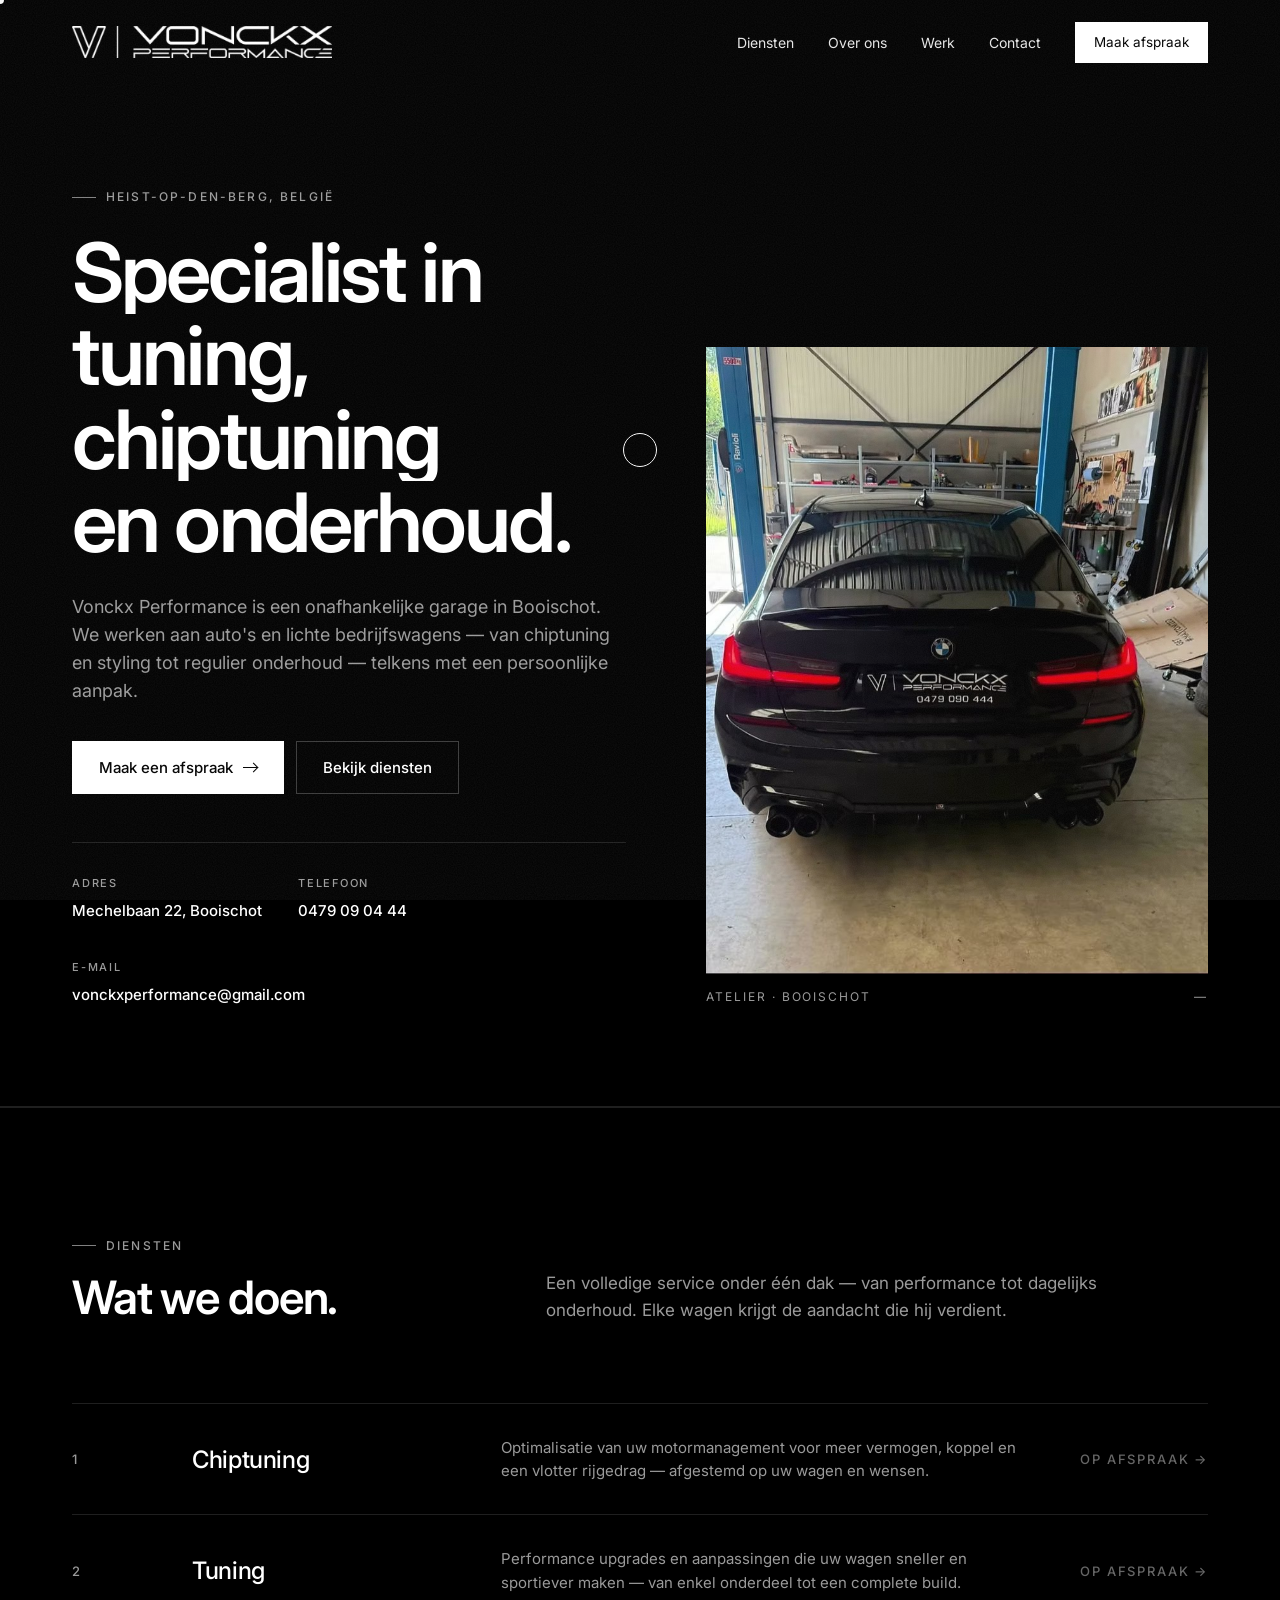
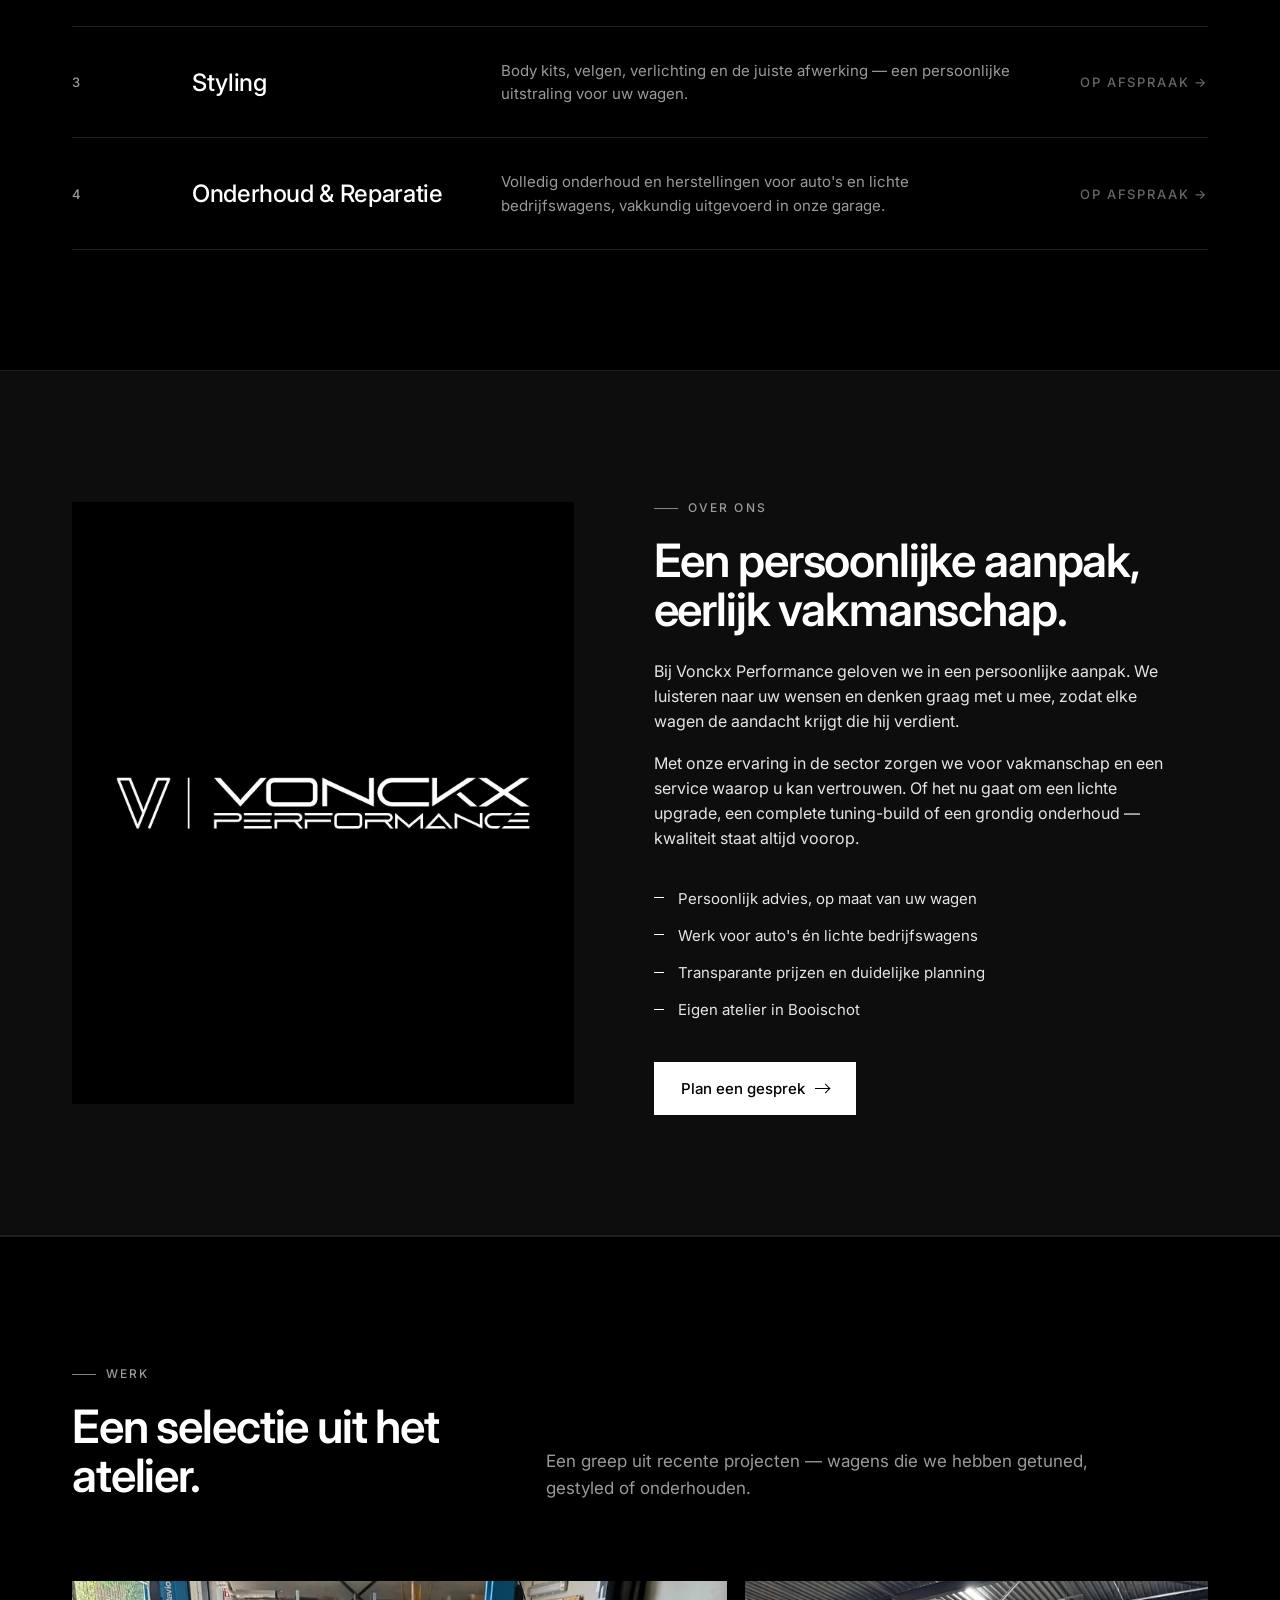
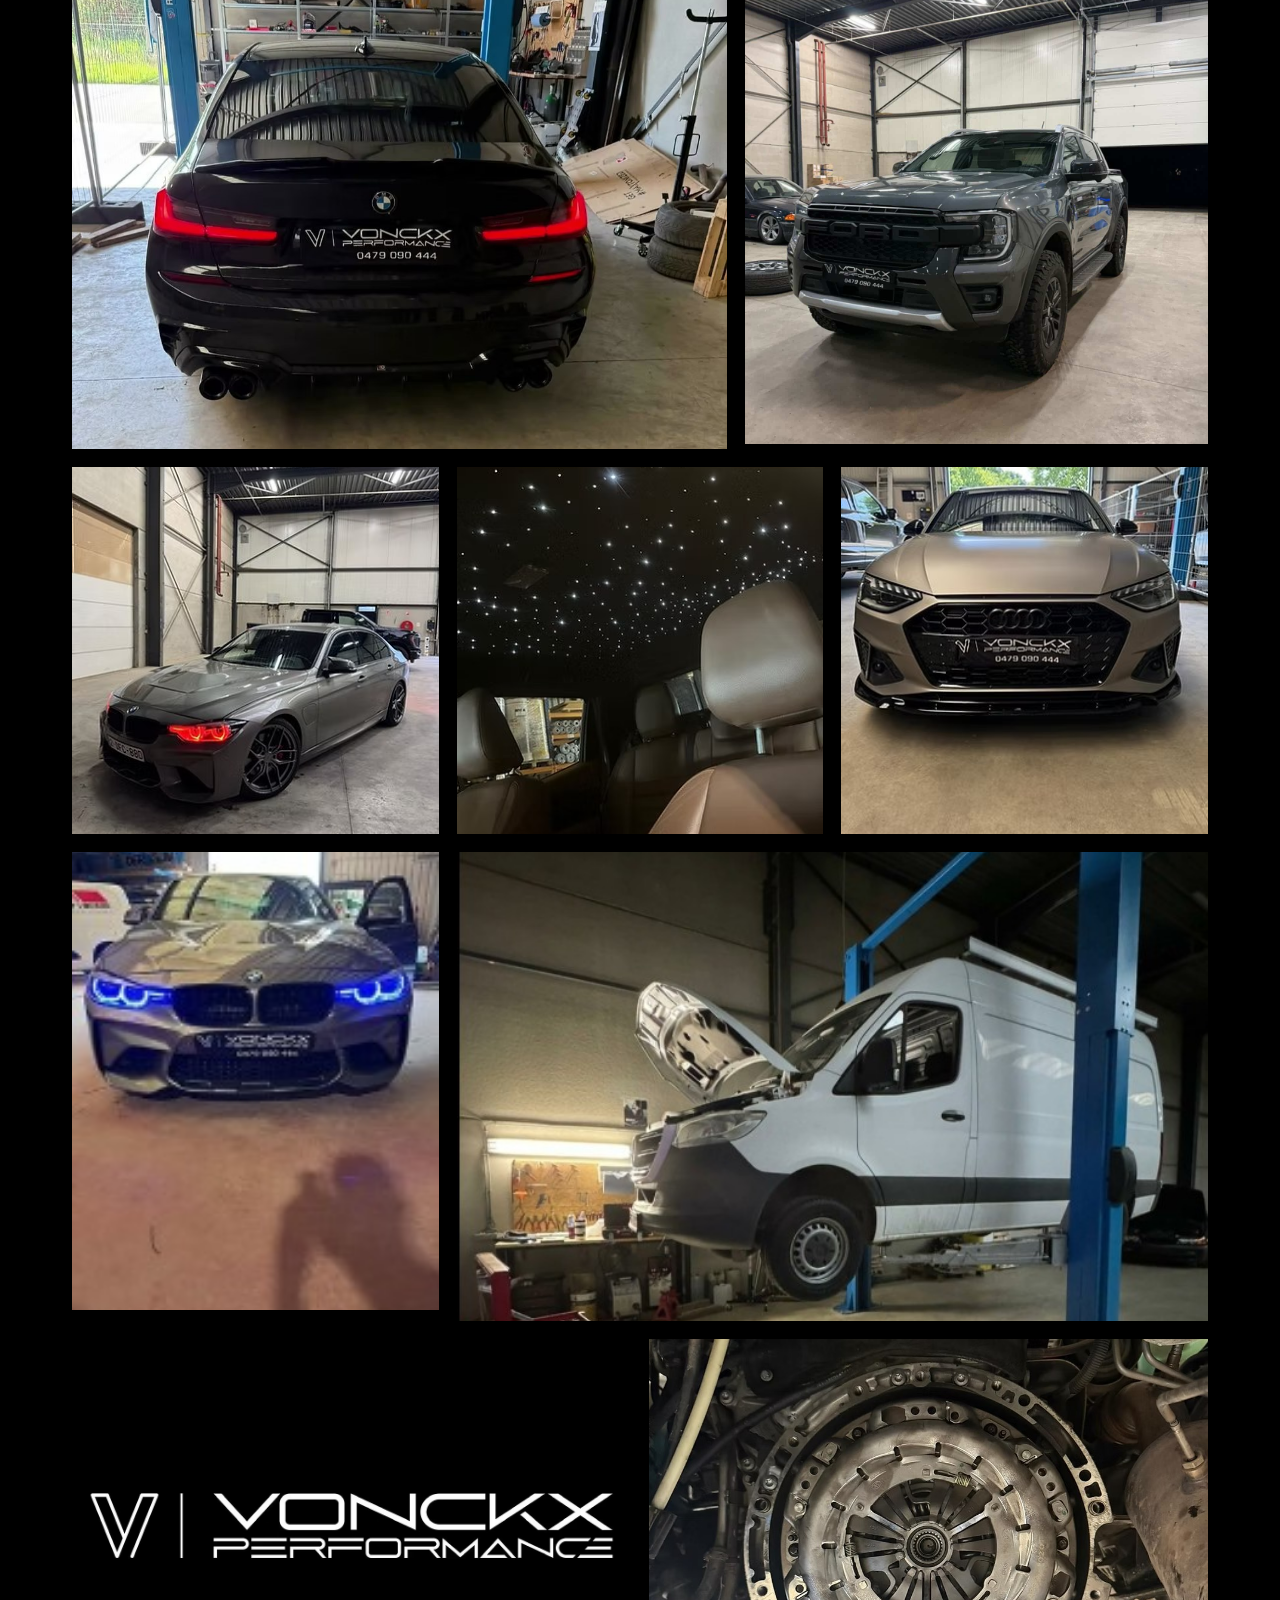
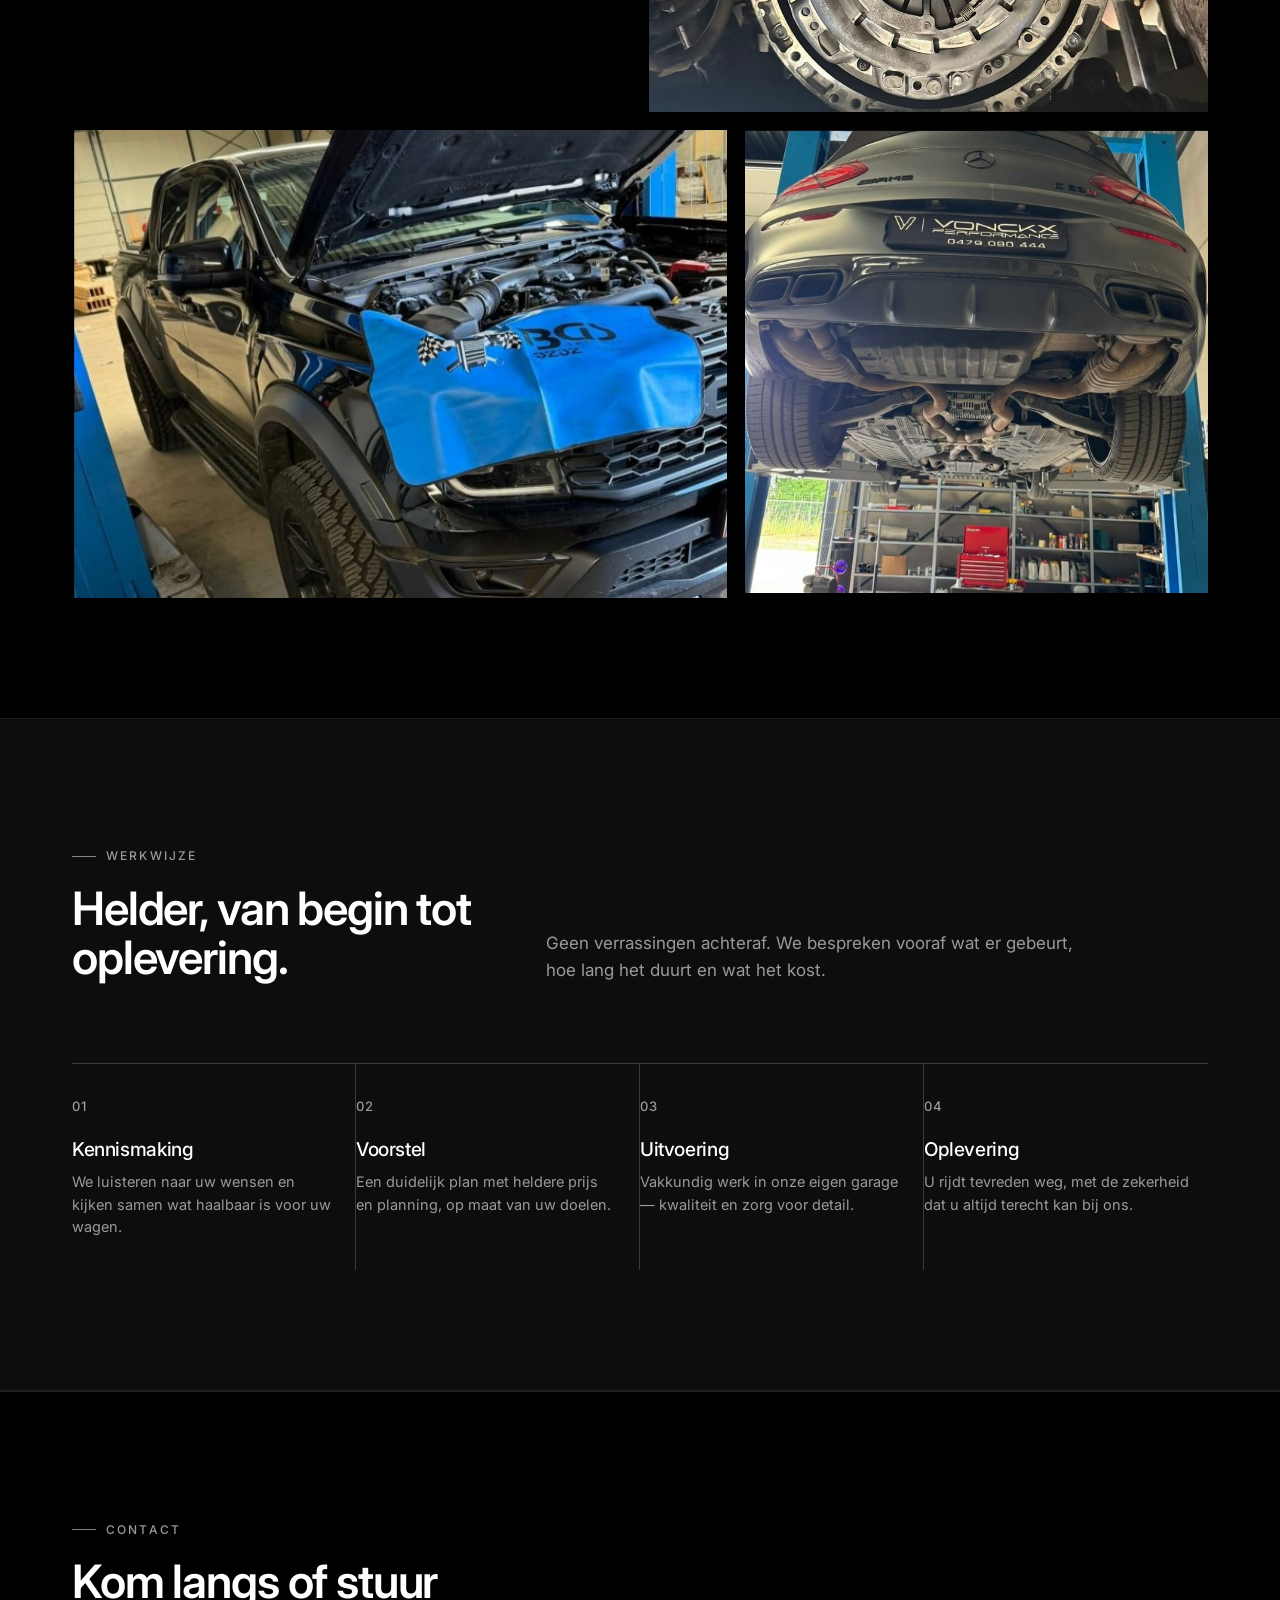
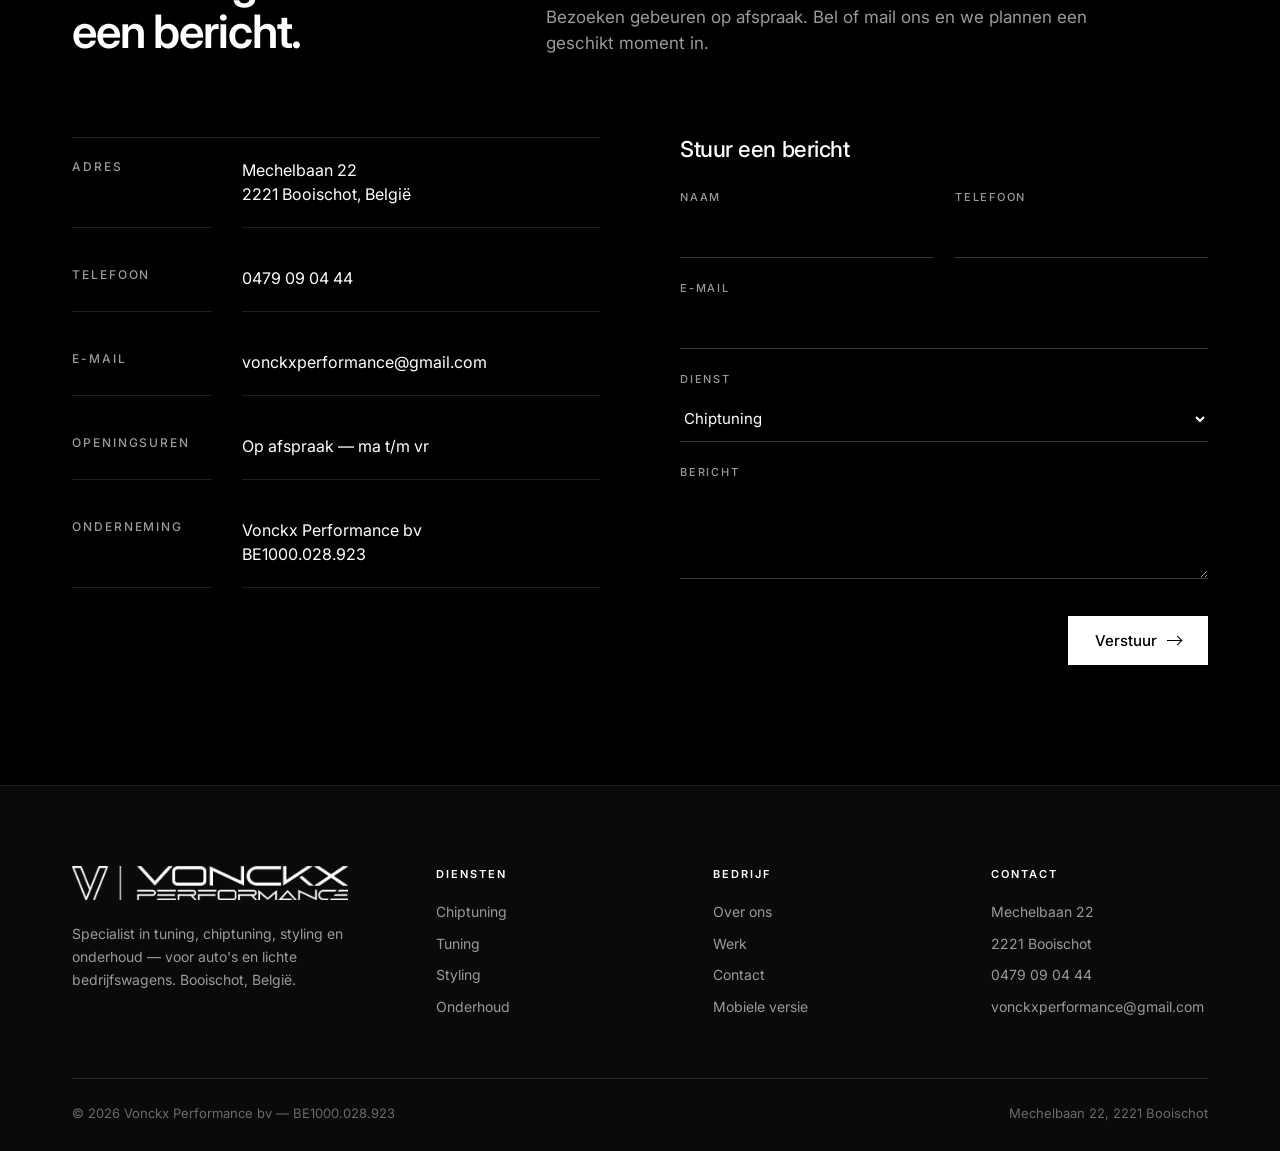
==== book-online/index.html @ ff09380f "Add favicon cache-bust, 404 redirect, and book-online redirect Co-Authored-By: Claude Sonnet 4.6 <no" ====
<!DOCTYPE html>
<html lang="nl">
<head>
<meta charset="UTF-8" />
<meta http-equiv="refresh" content="0; url=/#contact" />
<link rel="canonical" href="https://vonckxperformance.com/#contact" />
<title>Afspraak maken — Vonckx Performance</title>
</head>
<body>
<script>window.location.replace('/#contact');</script>
</body>
</html>
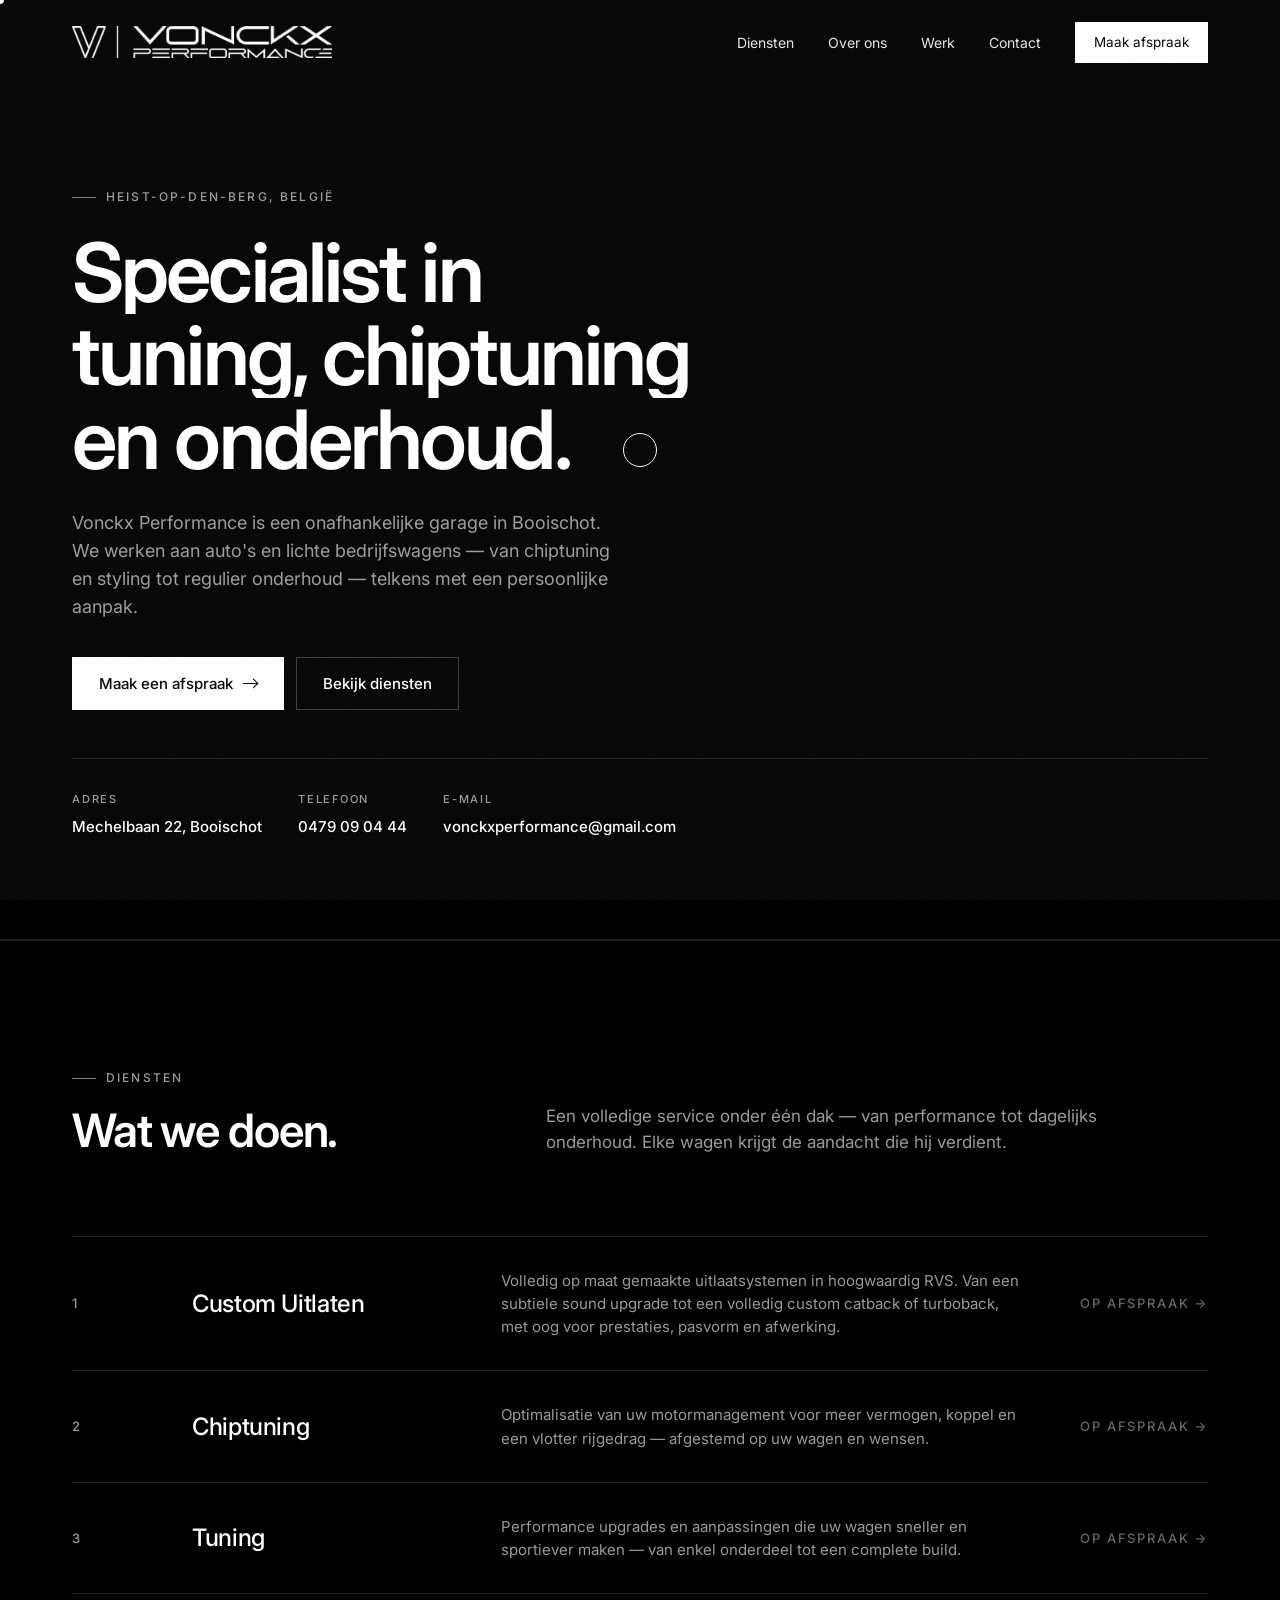
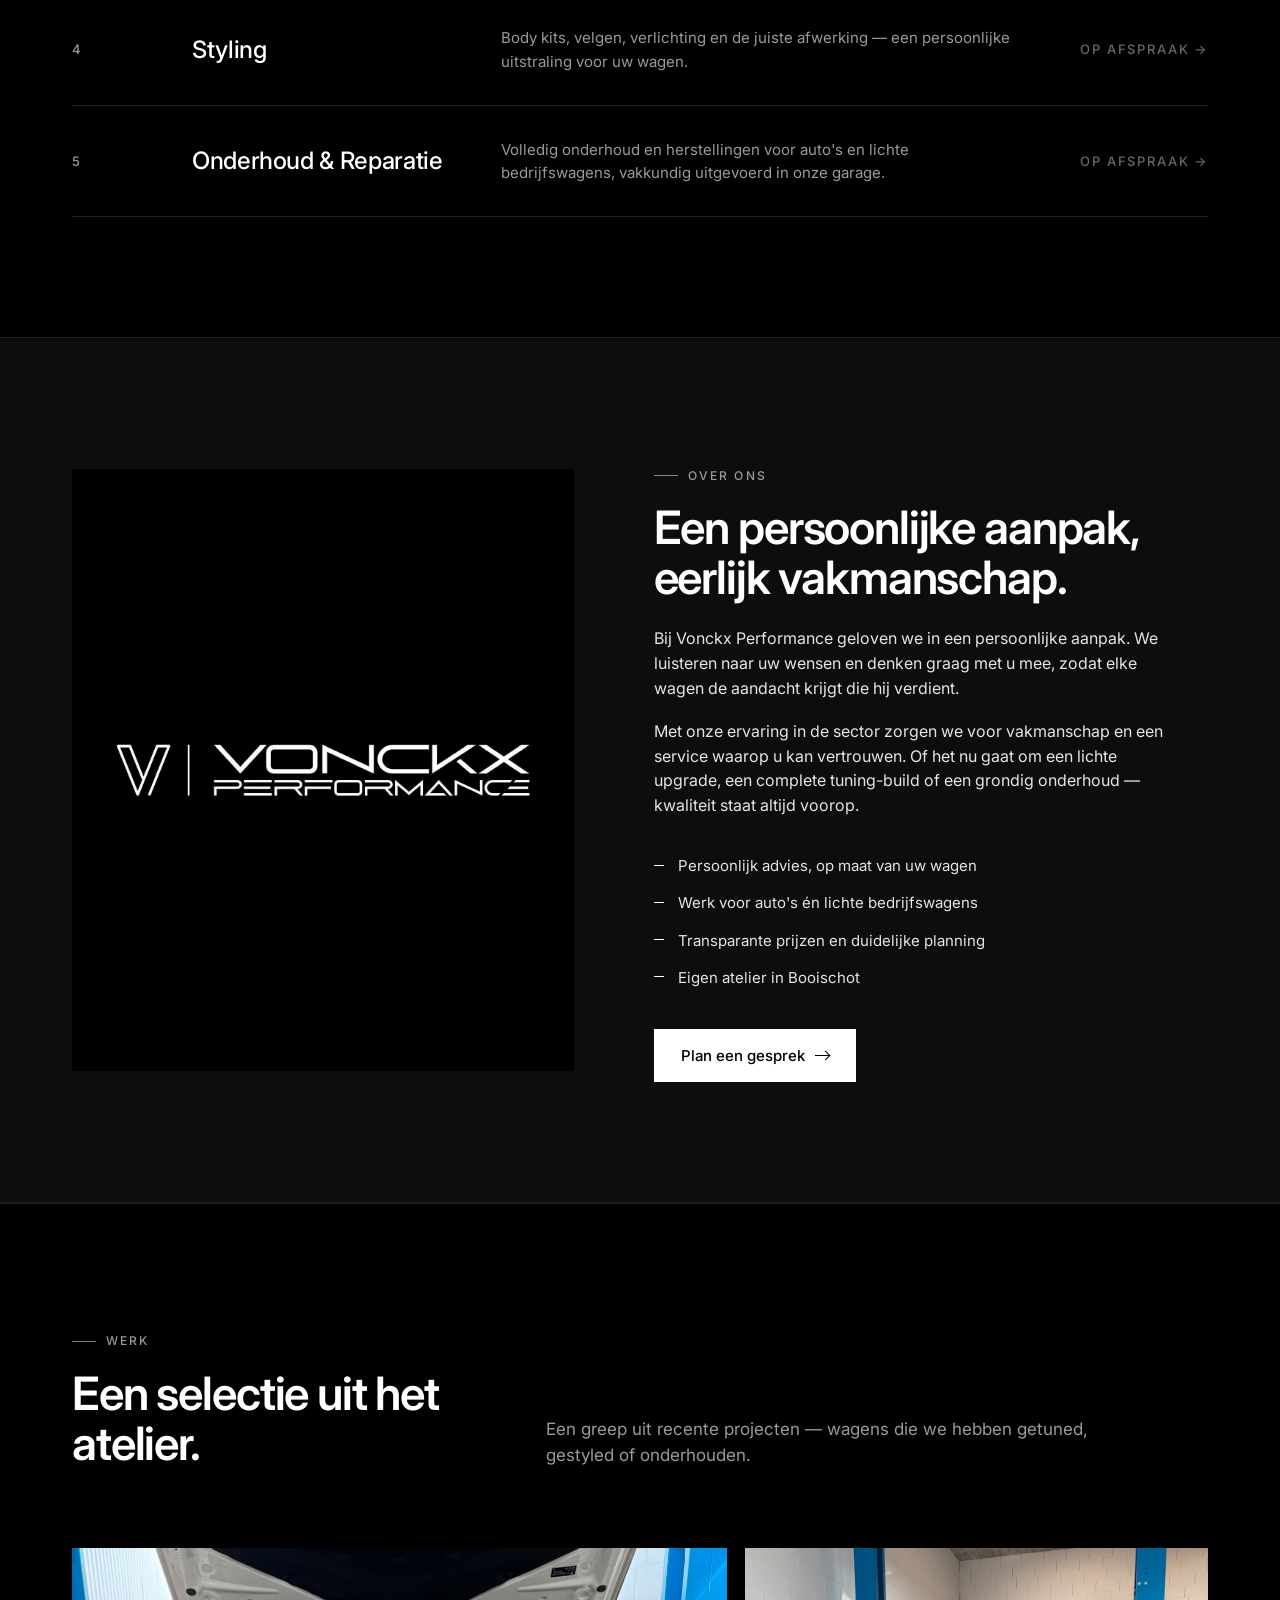
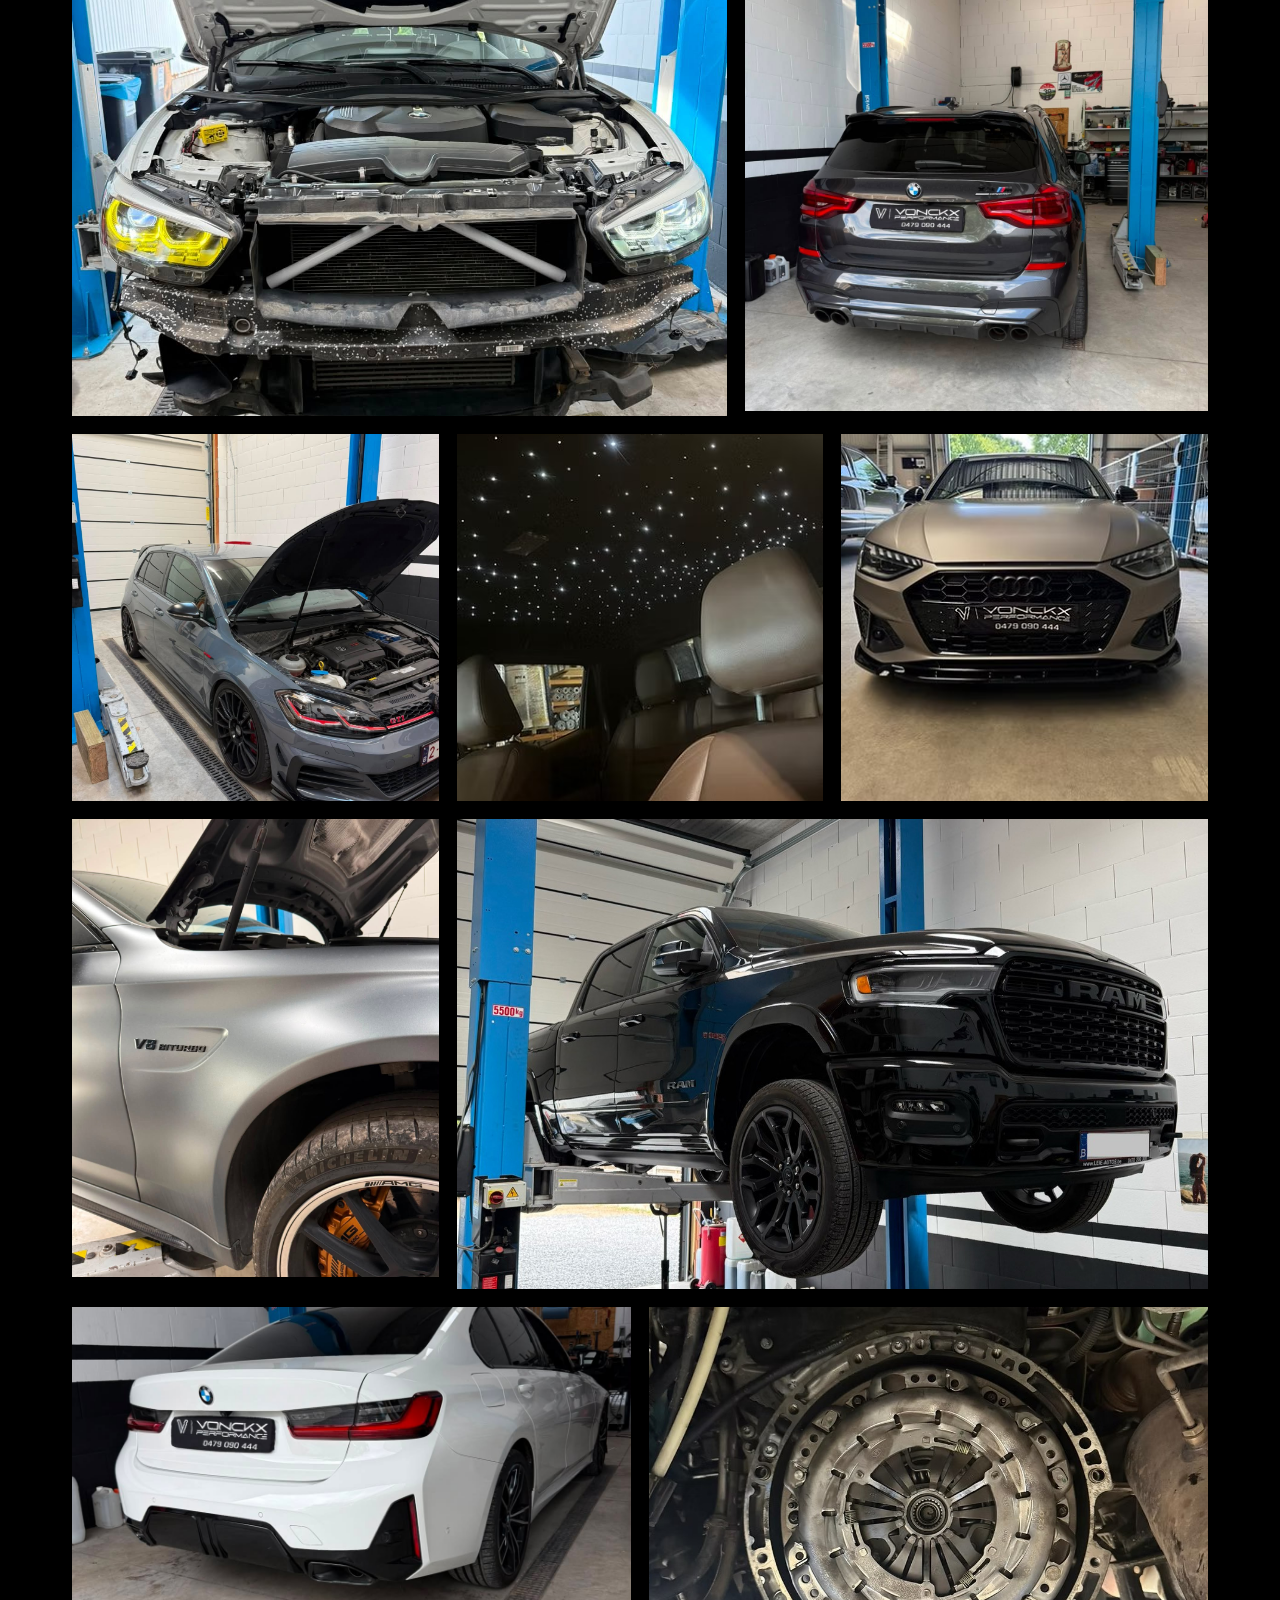
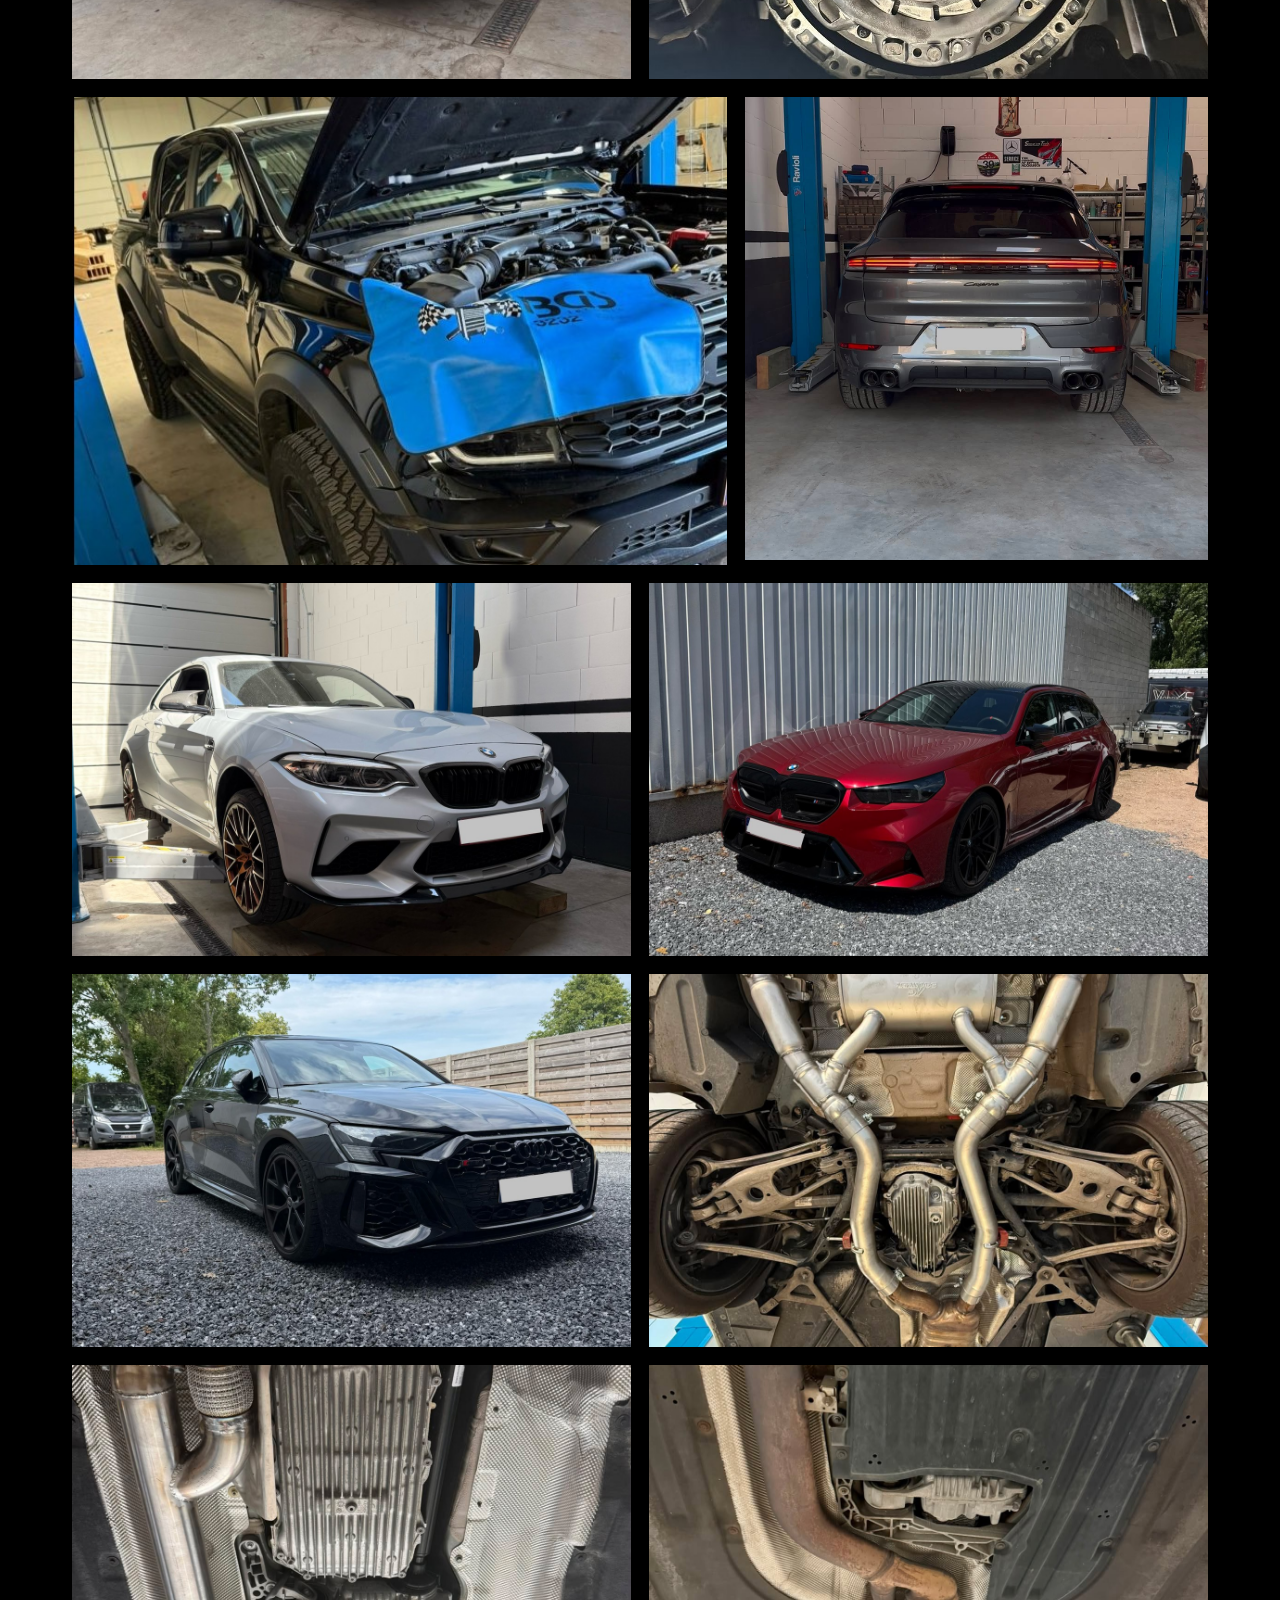
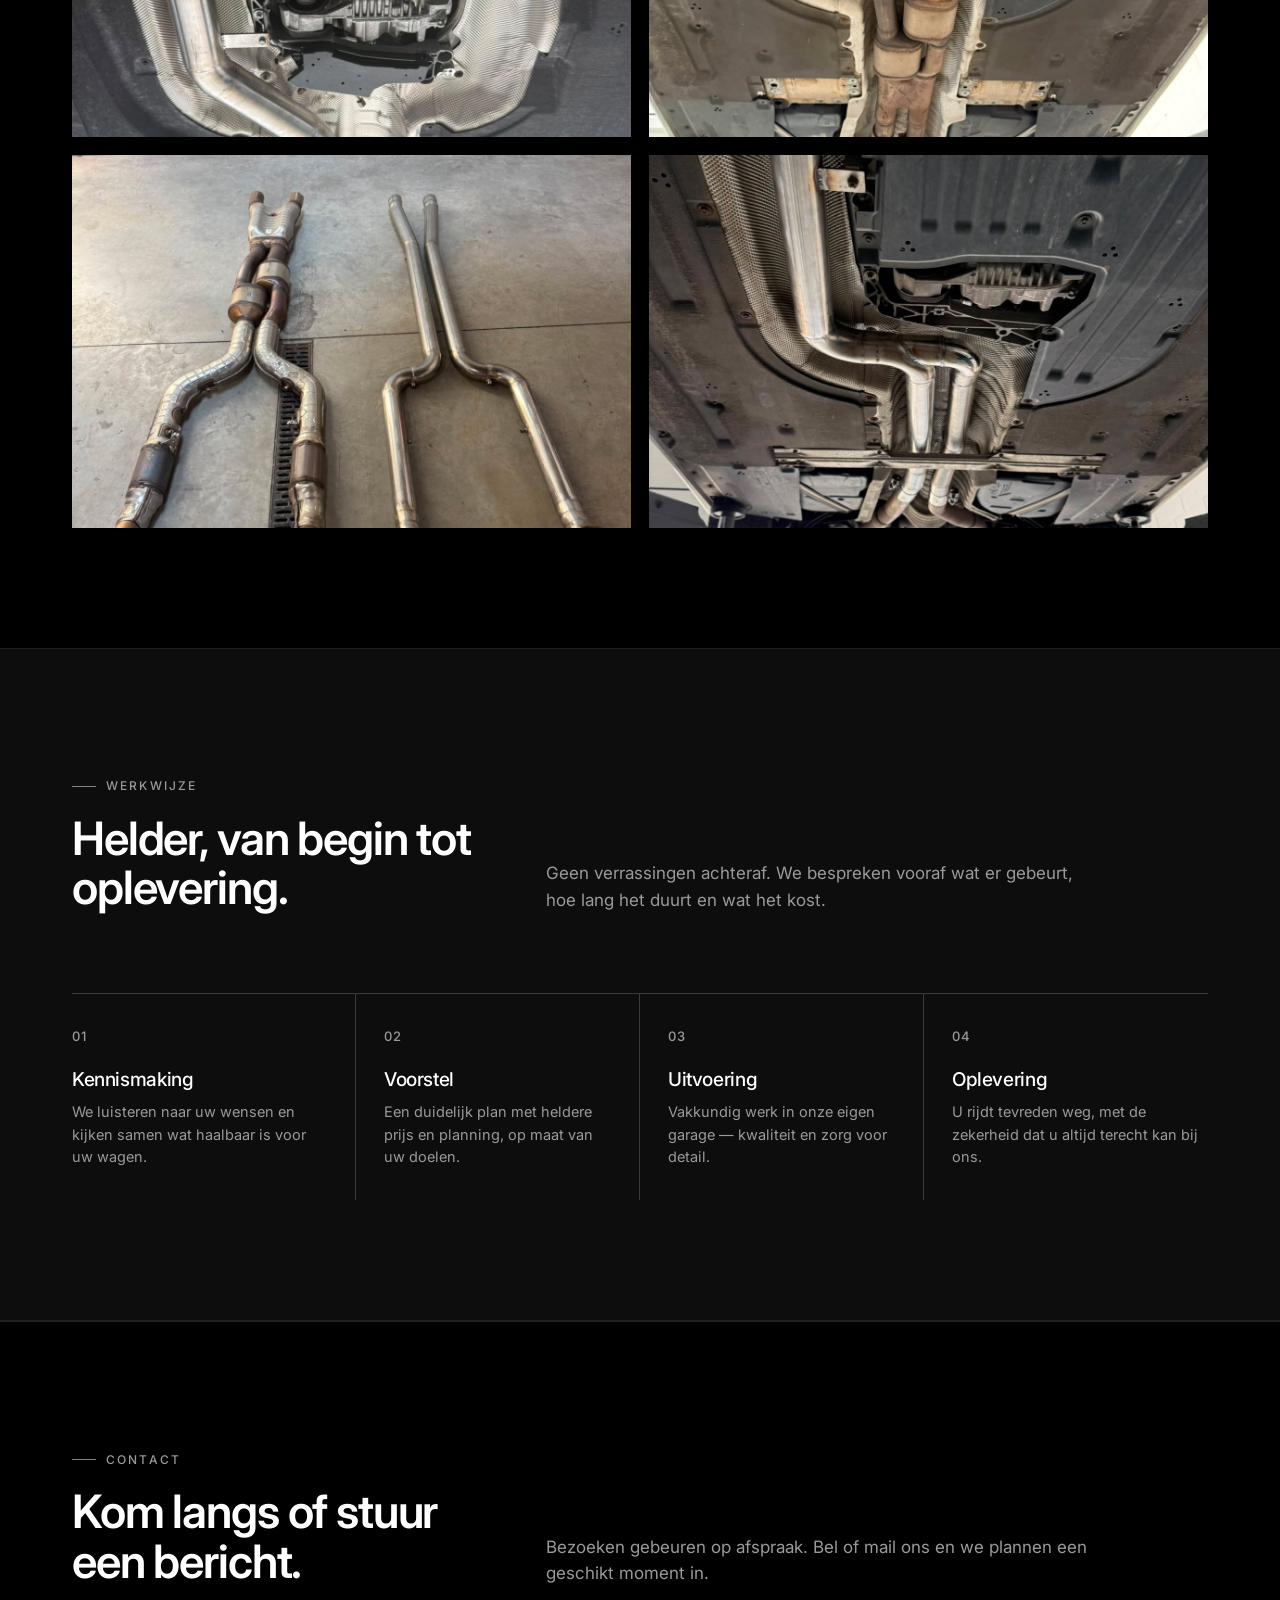
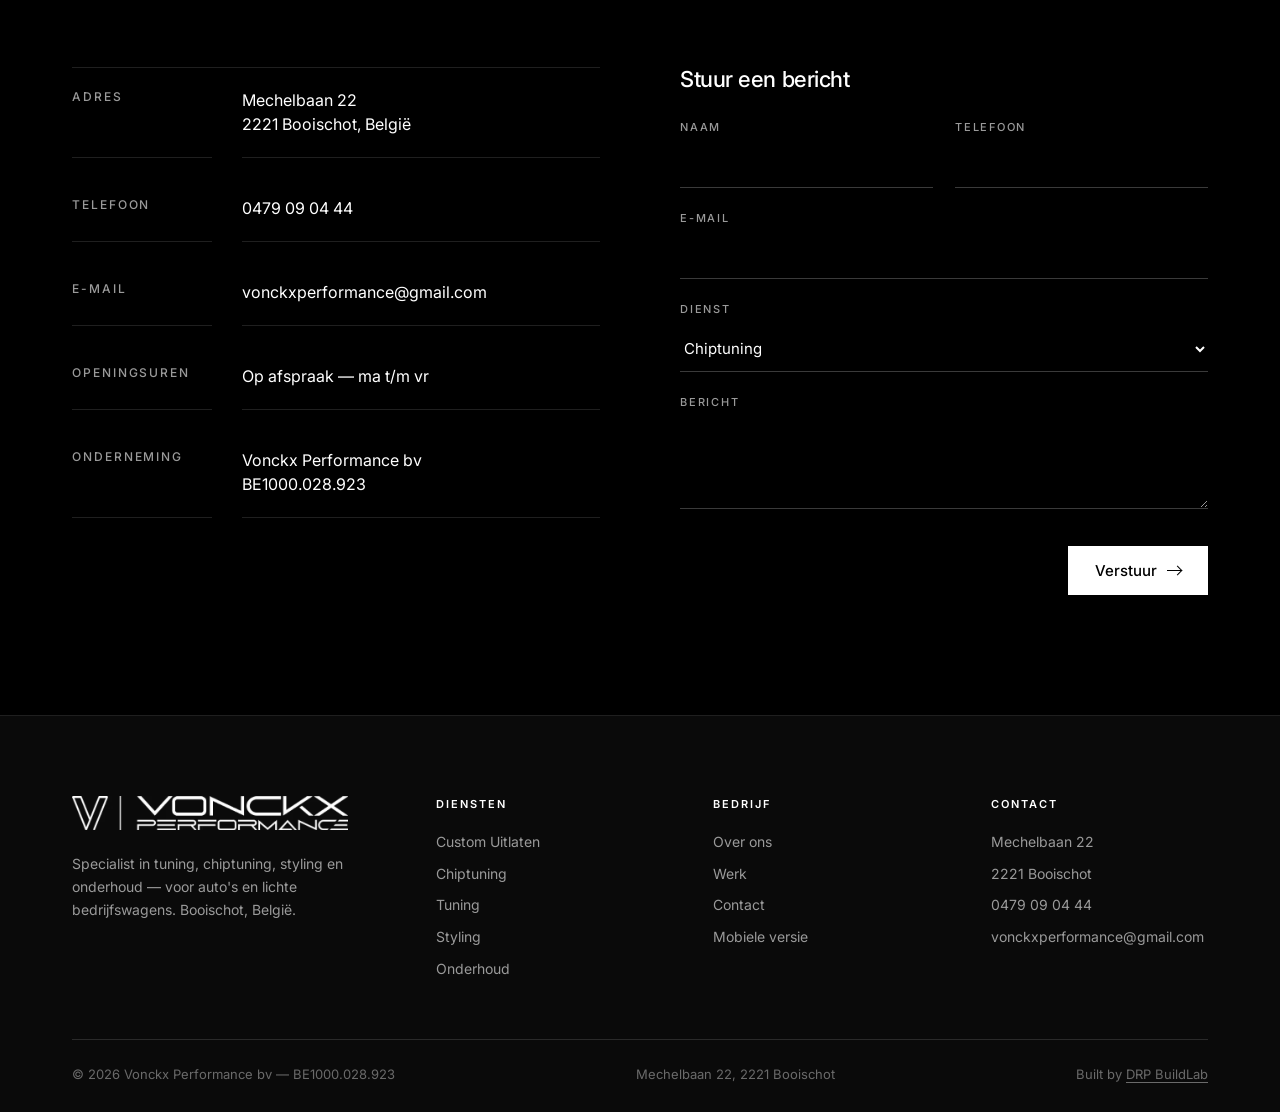
==== commit afd21b0c: "fix: update favicon, nav active state, werk section spacing, and footer" ====
--- a/book-online/index.html
+++ b/book-online/index.html
@@ -4,9 +4,10 @@
 <meta charset="UTF-8" />
 <meta http-equiv="refresh" content="0; url=/#contact" />
 <link rel="canonical" href="https://vonckxperformance.com/#contact" />
+<link rel="icon" type="image/png" href="/assets/images/favicon-32.png?v=3" />
 <title>Afspraak maken — Vonckx Performance</title>
 </head>
 <body>
-<script>window.location.replace('/#contact');</script>
+<script src="/assets/js/redirect.js" data-target="/#contact"></script>
 </body>
 </html>
